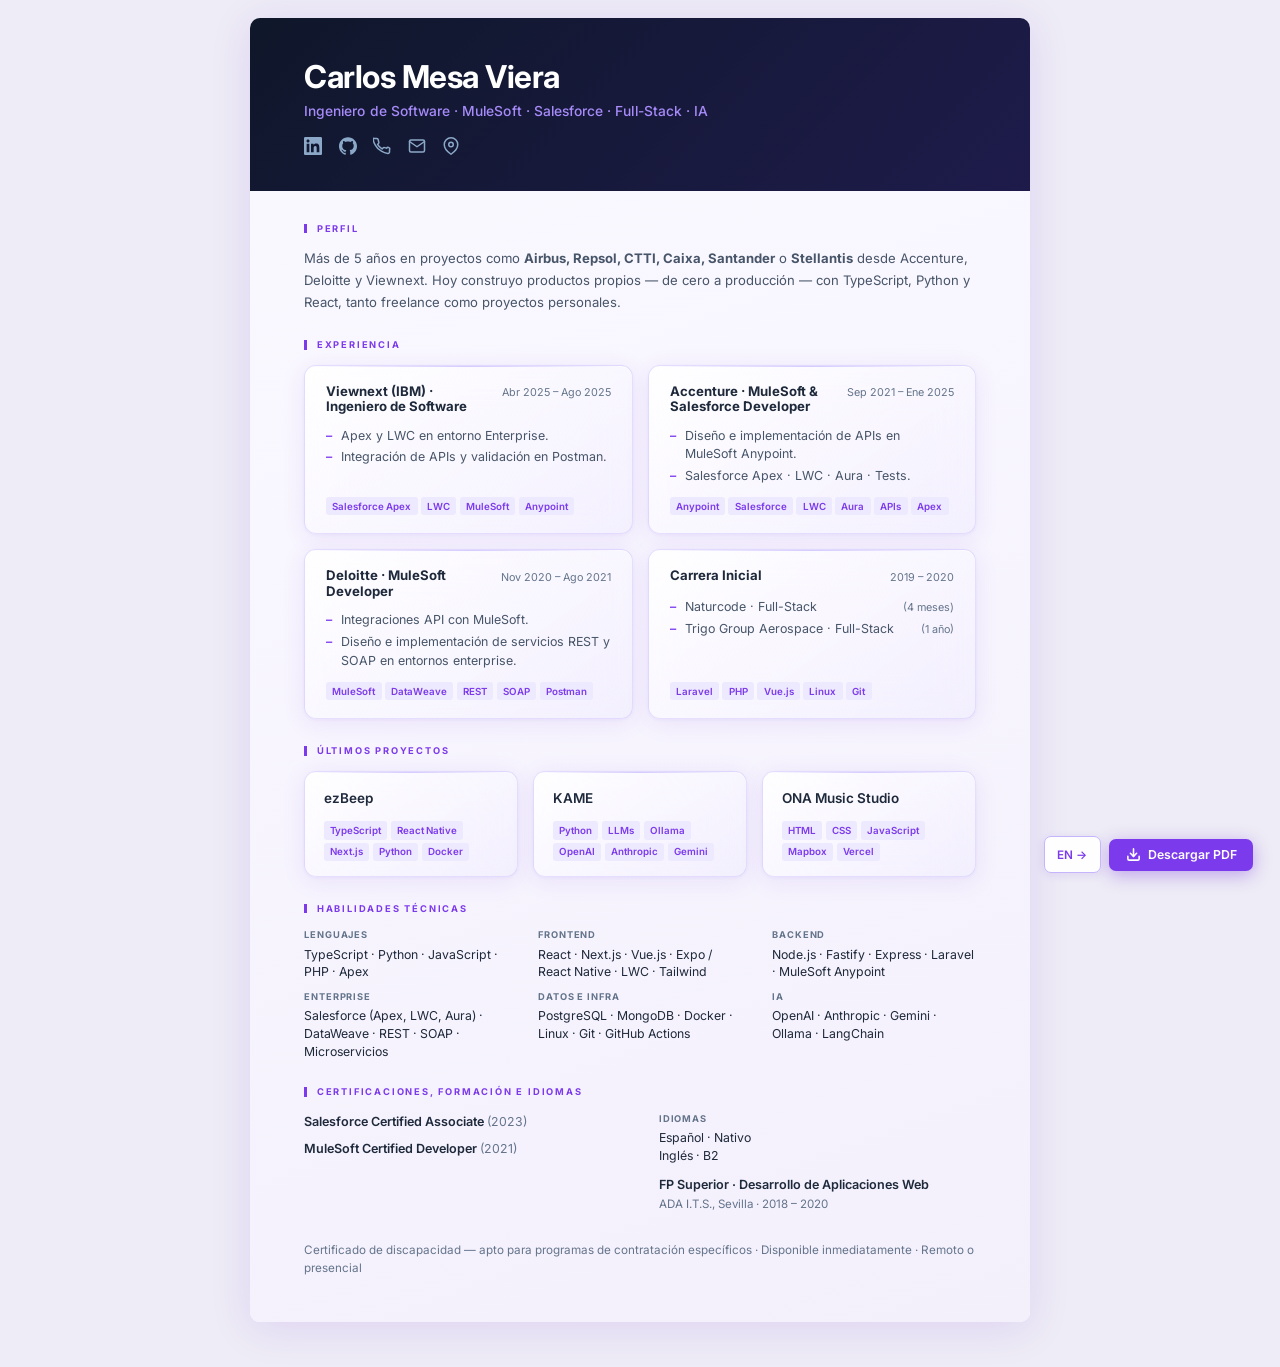
==== es.html @ d404b516 "refactor: certs section — left half certs, right half split idiomas+FP Co-Authored-By: Claude Sonnet" ====
<!DOCTYPE html>
<html lang="es">
<head>
  <meta charset="UTF-8"/>
  <meta name="viewport" content="width=device-width, initial-scale=1.0"/>
  <title>Carlos Mesa Viera — CV</title>
  <link rel="preconnect" href="https://fonts.googleapis.com"/>
  <link rel="preconnect" href="https://fonts.gstatic.com" crossorigin/>
  <link href="https://fonts.googleapis.com/css2?family=Inter:wght@300;400;500;600;700&display=swap" rel="stylesheet"/>
  <link rel="stylesheet" href="assets/style.css?v=20"/>
</head>
<body>

<div class="toolbar">
  <a href="index.html" class="btn-lang">EN →</a>
  <button class="btn-pdf" onclick="window.print()">
    <svg width="15" height="15" viewBox="0 0 24 24" fill="none" stroke="currentColor" stroke-width="2.5" stroke-linecap="round" stroke-linejoin="round"><path d="M21 15v4a2 2 0 01-2 2H5a2 2 0 01-2-2v-4"/><polyline points="7 10 12 15 17 10"/><line x1="12" y1="15" x2="12" y2="3"/></svg>
    Descargar PDF
  </button>
</div>

<main class="page">

  <header>
    <h1>Carlos Mesa Viera</h1>
    <div class="cv-title">Ingeniero de Software · MuleSoft · Salesforce · Full-Stack · IA</div>
    <div class="contact-row">
      <!-- LinkedIn -->
      <a href="https://linkedin.com/in/carlosmesaviera" target="_blank" class="contact-icon" title="linkedin.com/in/carlosmesaviera">
        <svg xmlns="http://www.w3.org/2000/svg" width="18" height="18" viewBox="0 0 24 24" fill="currentColor"><path d="M20.447 20.452h-3.554v-5.569c0-1.328-.027-3.037-1.852-3.037-1.853 0-2.136 1.445-2.136 2.939v5.667H9.351V9h3.414v1.561h.046c.477-.9 1.637-1.85 3.37-1.85 3.601 0 4.267 2.37 4.267 5.455v6.286zM5.337 7.433c-1.144 0-2.063-.926-2.063-2.065 0-1.138.92-2.063 2.063-2.063 1.14 0 2.064.925 2.064 2.063 0 1.139-.925 2.065-2.064 2.065zm1.782 13.019H3.555V9h3.564v11.452zM22.225 0H1.771C.792 0 0 .774 0 1.729v20.542C0 23.227.792 24 1.771 24h20.451C23.2 24 24 23.227 24 22.271V1.729C24 .774 23.2 0 22.222 0h.003z"/></svg>
      </a>
      <!-- GitHub -->
      <a href="https://github.com/cmesa-dev" target="_blank" class="contact-icon" title="github.com/cmesa-dev">
        <svg xmlns="http://www.w3.org/2000/svg" width="18" height="18" viewBox="0 0 24 24" fill="currentColor"><path d="M12 .297c-6.63 0-12 5.373-12 12 0 5.303 3.438 9.8 8.205 11.385.6.113.82-.258.82-.577 0-.285-.01-1.04-.015-2.04-3.338.724-4.042-1.61-4.042-1.61C4.422 18.07 3.633 17.7 3.633 17.7c-1.087-.744.084-.729.084-.729 1.205.084 1.838 1.236 1.838 1.236 1.07 1.835 2.809 1.305 3.495.998.108-.776.417-1.305.76-1.605-2.665-.3-5.466-1.332-5.466-5.93 0-1.31.465-2.38 1.235-3.22-.135-.303-.54-1.523.105-3.176 0 0 1.005-.322 3.3 1.23.96-.267 1.98-.399 3-.405 1.02.006 2.04.138 3 .405 2.28-1.552 3.285-1.23 3.285-1.23.645 1.653.24 2.873.12 3.176.765.84 1.23 1.91 1.23 3.22 0 4.61-2.805 5.625-5.475 5.92.42.36.81 1.096.81 2.22 0 1.606-.015 2.896-.015 3.286 0 .315.21.69.825.57C20.565 22.092 24 17.592 24 12.297c0-6.627-5.373-12-12-12"/></svg>
      </a>
      <!-- Phone -->
      <a href="tel:+34642966414" class="contact-icon" title="+34 642 966 414">
        <svg xmlns="http://www.w3.org/2000/svg" width="18" height="18" viewBox="0 0 24 24" fill="none" stroke="currentColor" stroke-width="2" stroke-linecap="round" stroke-linejoin="round"><path d="M22 16.92v3a2 2 0 01-2.18 2 19.79 19.79 0 01-8.63-3.07A19.5 19.5 0 013.07 10.8a19.79 19.79 0 01-3.07-8.68A2 2 0 012 2h3a2 2 0 012 1.72c.127.96.361 1.903.7 2.81a2 2 0 01-.45 2.11L6.09 9.91a16 16 0 006 6l1.27-1.27a2 2 0 012.11-.45c.907.339 1.85.573 2.81.7A2 2 0 0122 16.92z"/></svg>
      </a>
      <!-- Email -->
      <a href="mailto:carlosmesaviera@gmail.com" class="contact-icon" title="carlosmesaviera@gmail.com">
        <svg xmlns="http://www.w3.org/2000/svg" width="18" height="18" viewBox="0 0 24 24" fill="none" stroke="currentColor" stroke-width="2" stroke-linecap="round" stroke-linejoin="round"><path d="M4 4h16c1.1 0 2 .9 2 2v12c0 1.1-.9 2-2 2H4c-1.1 0-2-.9-2-2V6c0-1.1.9-2 2-2z"/><polyline points="22,6 12,13 2,6"/></svg>
      </a>
      <!-- Ubicación con hover reveal -->
      <span class="contact-icon contact-loc">
        <svg xmlns="http://www.w3.org/2000/svg" width="18" height="18" viewBox="0 0 24 24" fill="none" stroke="currentColor" stroke-width="2" stroke-linecap="round" stroke-linejoin="round"><path d="M21 10c0 7-9 13-9 13s-9-6-9-13a9 9 0 0118 0z"/><circle cx="12" cy="10" r="3"/></svg>
        <span class="loc-text">Sevilla, España</span>
      </span>
    </div>
  </header>

  <div class="page-body">

  <hr/>

  <!-- Perfil -->
  <section class="summary">
    <h2>Perfil</h2>
    <p>Más de 5 años en proyectos como <strong>Airbus, Repsol, CTTI, Caixa, Santander</strong> o <strong>Stellantis</strong> desde Accenture, Deloitte y Viewnext. Hoy construyo productos propios — de cero a producción — con TypeScript, Python y React, tanto freelance como proyectos personales.</p>
  </section>

  <!-- Experiencia -->
  <section>
    <h2>Experiencia</h2>

    <div class="exp-grid">

      <!-- Viewnext -->
      <div class="exp-card">
        <div class="exp-card-top">
          <h3>Viewnext (IBM) · Ingeniero de Software</h3>
          <span class="date">Abr 2025 – Ago 2025</span>
        </div>
        <ul class="bullets">
          <li>Apex y LWC en entorno Enterprise.</li>
          <li>Integración de APIs y validación en Postman.</li>
        </ul>
        <div class="tags">
          <span class="tag">Salesforce Apex</span><span class="tag">LWC</span><span class="tag">MuleSoft</span><span class="tag">Anypoint</span>
        </div>
      </div>

      <!-- Accenture -->
      <div class="exp-card">
        <div class="exp-card-top">
          <h3>Accenture · MuleSoft &amp; Salesforce Developer</h3>
          <span class="date">Sep 2021 – Ene 2025</span>
        </div>
        <ul class="bullets">
          <li>Diseño e implementación de APIs en MuleSoft Anypoint.</li>
          <li>Salesforce Apex · LWC · Aura · Tests.</li>
        </ul>
        <div class="tags">
          <span class="tag">Anypoint</span><span class="tag">Salesforce</span><span class="tag">LWC</span><span class="tag">Aura</span><span class="tag">APIs</span><span class="tag">Apex</span>
        </div>
      </div>

      <!-- Deloitte -->
      <div class="exp-card">
        <div class="exp-card-top">
          <h3>Deloitte · MuleSoft Developer</h3>
          <span class="date">Nov 2020 – Ago 2021</span>
        </div>
        <ul class="bullets">
          <li>Integraciones API con MuleSoft.</li>
          <li>Diseño e implementación de servicios REST y SOAP en entornos enterprise.</li>
        </ul>
        <div class="tags">
          <span class="tag">MuleSoft</span><span class="tag">DataWeave</span><span class="tag">REST</span><span class="tag">SOAP</span><span class="tag">Postman</span>
        </div>
      </div>

      <!-- Carrera Inicial -->
      <div class="exp-card">
        <div class="exp-card-top">
          <h3>Carrera Inicial</h3>
          <span class="date">2019 – 2020</span>
        </div>
        <ul class="bullets">
          <li class="flex-entry">Naturcode · Full-Stack<span class="entry-dur">(4 meses)</span></li>
          <li class="flex-entry">Trigo Group Aerospace · Full-Stack<span class="entry-dur">(1 año)</span></li>
        </ul>
        <div class="tags">
          <span class="tag">Laravel</span><span class="tag">PHP</span><span class="tag">Vue.js</span><span class="tag">Linux</span><span class="tag">Git</span>
        </div>
      </div>

    </div>
  </section>

  <!-- Últimos proyectos -->
  <section>
    <h2>Últimos proyectos</h2>

    <div class="proj-grid">

      <a href="https://github.com/cmesa-dev/barcode-scanner" target="_blank" class="proj-card">
        <h3>ezBeep</h3>
        <div class="tags">
          <span class="tag">TypeScript</span><span class="tag">React Native</span><span class="tag">Next.js</span><span class="tag">Python</span><span class="tag">Docker</span>
        </div>
        <div class="proj-hover-label">Ir a demos →</div>
      </a>

      <a href="https://github.com/cmesa-dev/kame" target="_blank" class="proj-card">
        <h3>KAME</h3>
        <div class="tags">
          <span class="tag">Python</span><span class="tag">LLMs</span><span class="tag">Ollama</span><span class="tag">OpenAI</span><span class="tag">Anthropic</span><span class="tag">Gemini</span>
        </div>
        <div class="proj-hover-label">Ir al repo →</div>
      </a>

      <a href="https://onastudio.vercel.app" target="_blank" class="proj-card">
        <h3>ONA Music Studio</h3>
        <div class="tags">
          <span class="tag">HTML</span><span class="tag">CSS</span><span class="tag">JavaScript</span><span class="tag">Mapbox</span><span class="tag">Vercel</span>
        </div>
        <div class="proj-hover-label">Abrir página →</div>
      </a>

    </div>
  </section>

  <!-- Habilidades -->
  <section>
    <h2>Habilidades Técnicas</h2>
    <div class="skills-grid">
      <div class="skill-group">
        <div class="label">Lenguajes</div>
        <div class="values">TypeScript · Python · JavaScript · PHP · Apex</div>
      </div>
      <div class="skill-group">
        <div class="label">Frontend</div>
        <div class="values">React · Next.js · Vue.js · Expo / React Native · LWC · Tailwind</div>
      </div>
      <div class="skill-group">
        <div class="label">Backend</div>
        <div class="values">Node.js · Fastify · Express · Laravel · MuleSoft Anypoint</div>
      </div>
      <div class="skill-group">
        <div class="label">Enterprise</div>
        <div class="values">Salesforce (Apex, LWC, Aura) · DataWeave · REST · SOAP · Microservicios</div>
      </div>
      <div class="skill-group">
        <div class="label">Datos e Infra</div>
        <div class="values">PostgreSQL · MongoDB · Docker · Linux · Git · GitHub Actions</div>
      </div>
      <div class="skill-group">
        <div class="label">IA</div>
        <div class="values">OpenAI · Anthropic · Gemini · Ollama · LangChain</div>
      </div>
    </div>
  </section>

  <!-- Certificaciones, Formación e Idiomas -->
  <section>
    <h2>Certificaciones, Formación e Idiomas</h2>
    <div class="two-col">
      <div>
        <div class="cert-item" style="margin-bottom:.5rem">
          <div class="name">Salesforce Certified Associate <span class="cert-year">(2023)</span></div>
        </div>
        <div class="cert-item">
          <div class="name">MuleSoft Certified Developer <span class="cert-year">(2021)</span></div>
        </div>
      </div>
      <div class="split-col">
        <div>
          <div class="skill-group">
            <div class="label">Idiomas</div>
            <div class="values">Español · Nativo</div>
            <div class="values">Inglés · B2</div>
          </div>
        </div>
        <div>
          <div class="edu-item">
            <div class="degree">FP Superior · Desarrollo de Aplicaciones Web</div>
            <div class="school">ADA I.T.S., Sevilla · 2018 – 2020</div>
          </div>
        </div>
      </div>
    </div>
  </section>

  <p class="note">Certificado de discapacidad — apto para programas de contratación específicos · Disponible inmediatamente · Remoto o presencial</p>

  </div><!-- /.page-body -->

</main>
</body>
</html>
---- assets/style.css ----
/* ─────────────────────────────────────────────
   CV — Carlos Mesa Viera
   Inter · v3 — dark header · accent cards
───────────────────────────────────────────── */

@import url('https://fonts.googleapis.com/css2?family=Inter:wght@300;400;500;600;700&display=swap');

:root {
  --accent:        #7c3aed;
  --accent-light:  #ede9fe;
  --accent-border: #c4b5fd;
  --text:          #1e293b;
  --muted:         #64748b;
  --soft:          #475569;
  --border:        #e8e4f8;
  --bg:            #eeecf6;
  --page-w:        780px;
}

*, *::before, *::after { box-sizing: border-box; margin: 0; padding: 0; }
html { font-size: 15px; }

body {
  font-family: 'Inter', sans-serif;
  background: var(--bg);
  color: var(--text);
  line-height: 1.55;
  -webkit-font-smoothing: antialiased;
}

/* ── Toolbar flotante ─────────────────────── */
.toolbar {
  position: fixed;
  bottom: 1.8rem;
  right: 1.8rem;
  display: flex;
  align-items: center;
  gap: .55rem;
  z-index: 200;
}

.btn-lang {
  display: inline-flex;
  align-items: center;
  background: rgba(255,255,255,.92);
  color: var(--accent);
  border: 1px solid var(--accent-border);
  border-radius: 7px;
  padding: .55rem .85rem;
  font-family: 'Inter', sans-serif;
  font-size: .78rem;
  font-weight: 600;
  text-decoration: none;
  box-shadow: 0 2px 10px rgba(109,40,217,.12);
  transition: background .16s, box-shadow .16s, transform .16s;
  backdrop-filter: blur(8px);
  -webkit-backdrop-filter: blur(8px);
}
.btn-lang:hover {
  background: var(--accent-light);
  box-shadow: 0 4px 16px rgba(109,40,217,.2);
  transform: translateY(-1px);
}

.btn-pdf {
  display: inline-flex;
  align-items: center;
  gap: .45rem;
  background: var(--accent);
  color: #ffffff;
  border: none;
  border-radius: 7px;
  padding: .58rem 1.1rem;
  font-family: 'Inter', sans-serif;
  font-size: .82rem;
  font-weight: 600;
  cursor: pointer;
  box-shadow: 0 4px 18px rgba(109,40,217,.38);
  transition: background .16s, box-shadow .16s, transform .16s;
}
.btn-pdf:hover {
  background: #6d28d9;
  box-shadow: 0 6px 24px rgba(109,40,217,.5);
  transform: translateY(-1px);
}
.btn-pdf svg { flex-shrink: 0; }

@media print {
  .toolbar { display: none !important; }
}

/* ── Página ───────────────────────────────── */
.page {
  max-width: var(--page-w);
  margin: 1.2rem auto 3rem;
  background: #ffffff;
  box-shadow: 0 6px 40px rgba(109,40,217,.13);
  border-radius: 10px;
  overflow: hidden;
}

/* ── Cabecera oscura ─────────────────────── */
header {
  background: linear-gradient(135deg, #0f172a 0%, #1e1b4b 100%);
  padding: 2.8rem 3.6rem 2.4rem;
}

header h1 {
  font-size: 2.1rem;
  font-weight: 700;
  letter-spacing: -.5px;
  color: #ffffff;
  line-height: 1.1;
}

.cv-title {
  font-size: .92rem;
  font-weight: 500;
  color: #a78bfa;
  margin-top: .4rem;
  letter-spacing: .05px;
}

.contact-row {
  display: flex;
  align-items: center;
  flex-wrap: nowrap;
  gap: 1.1rem;
  margin-top: 1rem;
}

.contact-icon {
  display: inline-flex;
  align-items: center;
  flex-shrink: 0;
  color: #8ba8c8;
  text-decoration: none;
  transition: color .18s ease;
  line-height: 1;
}
.contact-icon:hover { color: #a78bfa; }

.contact-icon svg {
  display: block;
  width: 18px;
  height: 18px;
  min-width: 18px;
  min-height: 18px;
  flex-shrink: 0;
}

/* Location — texto que se revela en hover */
.contact-loc { cursor: default; gap: 0; }

.contact-loc .loc-text {
  display: inline-block;
  overflow: hidden;
  max-width: 0;
  white-space: nowrap;
  opacity: 0;
  font-size: .78rem;
  margin-left: 0;
  line-height: 1;
  transition: max-width .32s ease, opacity .25s ease, margin-left .28s ease;
}
.contact-loc:hover { color: #a78bfa; }
.contact-loc:hover .loc-text {
  max-width: 130px;
  opacity: 1;
  margin-left: .4rem;
  color: #a78bfa;
}

/* ── Cuerpo ───────────────────────────────── */
.page-body {
  padding: 2.2rem 3.6rem 3rem;
  background: linear-gradient(160deg, #faf8ff 0%, #f3f0fc 100%);
}

hr { display: none; }

/* ── Secciones ───────────────────────────── */
section { margin-bottom: 1.8rem; }

section h2 {
  font-size: .62rem;
  font-weight: 700;
  text-transform: uppercase;
  letter-spacing: 1.8px;
  color: var(--accent);
  padding-left: .65rem;
  border-left: 3px solid var(--accent);
  margin-bottom: 1rem;
  line-height: 1;
}

/* ── Perfil ──────────────────────────────── */
.summary p {
  font-size: .875rem;
  color: var(--soft);
  line-height: 1.65;
}

/* ── Experiencia ─────────────────────────── */
.exp-grid {
  display: grid;
  grid-template-columns: 1fr 1fr;
  gap: 1rem;
}

.exp-card {
  background: linear-gradient(145deg,
    rgba(255,255,255,.92) 0%,
    rgba(237,233,254,.38) 100%
  );
  -webkit-backdrop-filter: blur(18px) saturate(1.5);
  backdrop-filter:         blur(18px) saturate(1.5);
  border: 1px solid rgba(196,181,253,.42);
  border-radius: 12px;
  padding: 1.2rem 1.4rem;
  display: flex;
  flex-direction: column;
  gap: .35rem;
  box-shadow:
    0 4px 24px rgba(109,40,217,.09),
    0 1px 4px  rgba(109,40,217,.05),
    inset 0 1px 0 rgba(255,255,255,.8);
  transition: box-shadow .22s ease, transform .22s ease;
  position: relative;
}

.exp-card::before {
  content: '';
  position: absolute;
  top: 0; left: 0; right: 0;
  height: 1px;
  background: linear-gradient(90deg,
    transparent 0%,
    rgba(196,181,253,.7) 50%,
    transparent 100%
  );
  border-radius: 12px 12px 0 0;
}

.exp-card:hover {
  box-shadow:
    0 8px 32px rgba(109,40,217,.14),
    0 2px 8px  rgba(109,40,217,.08),
    inset 0 1px 0 rgba(255,255,255,.85);
  transform: translateY(-2px);
}

.exp-card-top {
  display: flex;
  justify-content: space-between;
  align-items: flex-start;
  gap: .5rem;
}

.exp-card-top h3 {
  font-size: .88rem;
  font-weight: 700;
  color: var(--text);
  line-height: 1.2;
}

.company-note {
  font-weight: 400;
  color: var(--muted);
  font-size: .77rem;
  display: block;
  margin-top: .1rem;
}

.date {
  font-size: .72rem;
  color: var(--muted);
  white-space: nowrap;
  flex-shrink: 0;
  padding-top: .1rem;
}

.exp-place {
  font-size: .75rem;
  color: var(--muted);
  font-style: italic;
}

/* Entrada compacta dentro de card Otros */
.otros-entry { margin-bottom: .5rem; }
.otros-entry:last-child { margin-bottom: 0; }

.otros-entry h4 {
  font-size: .83rem;
  font-weight: 600;
  color: var(--text);
  display: flex;
  justify-content: space-between;
  align-items: baseline;
  gap: .5rem;
}

.otros-entry h4 span {
  font-weight: 400;
  font-size: .72rem;
  color: var(--muted);
  flex-shrink: 0;
}

.otros-entry p {
  font-size: .80rem;
  color: var(--soft);
  margin-top: .15rem;
  line-height: 1.45;
}

/* Bullets */
.bullets {
  list-style: none;
  margin-top: .4rem;
  padding: 0;
  display: flex;
  flex-direction: column;
  gap: .22rem;
}

.bullets li {
  font-size: .83rem;
  color: var(--soft);
  line-height: 1.5;
  padding-left: 1rem;
  position: relative;
}

.bullets li::before {
  content: '–';
  position: absolute;
  left: 0;
  color: var(--accent);
  font-weight: 600;
}

/* Li con duración alineada a la derecha */
.bullets li.flex-entry {
  display: flex;
  justify-content: space-between;
  align-items: baseline;
  gap: .5rem;
}
.entry-dur {
  font-size: .72rem;
  color: var(--muted);
  flex-shrink: 0;
  white-space: nowrap;
}

/* ── Tags ────────────────────────────────── */
.tags {
  margin-top: auto;
  padding-top: .42rem;
  display: flex;
  flex-wrap: wrap;
  gap: .22rem;
}

.tag {
  font-size: .65rem;
  font-weight: 600;
  background: var(--accent-light);
  color: var(--accent);
  padding: .1rem .42rem;
  border-radius: 3px;
}

/* ── Proyectos ───────────────────────────── */
.proj-grid {
  display: grid;
  grid-template-columns: repeat(3, 1fr);
  gap: 1rem;
}

a.proj-card { text-decoration: none; color: inherit; }

.proj-card {
  background: linear-gradient(145deg,
    rgba(255,255,255,.92) 0%,
    rgba(237,233,254,.38) 100%
  );
  -webkit-backdrop-filter: blur(18px) saturate(1.5);
  backdrop-filter:         blur(18px) saturate(1.5);
  border: 1px solid rgba(196,181,253,.42);
  border-radius: 12px;
  padding: 1.1rem 1.25rem 1rem;
  display: flex;
  flex-direction: column;
  gap: .4rem;
  box-shadow:
    0 4px 24px rgba(109,40,217,.09),
    0 1px 4px  rgba(109,40,217,.05),
    inset 0 1px 0 rgba(255,255,255,.8);
  transition: background .26s, border-color .26s, box-shadow .22s, transform .22s;
  position: relative;
  cursor: pointer;
}

.proj-card::before {
  content: '';
  position: absolute;
  top: 0; left: 0; right: 0;
  height: 1px;
  background: linear-gradient(90deg, transparent, rgba(196,181,253,.7), transparent);
  border-radius: 12px 12px 0 0;
  transition: background .26s;
}

.proj-card:hover {
  background: var(--accent);
  border-color: transparent;
  box-shadow:
    0 12px 40px rgba(109,40,217,.44),
    0 3px 10px rgba(109,40,217,.22);
  transform: translateY(-4px);
}

.proj-card:hover::before {
  background: linear-gradient(90deg, transparent, rgba(255,255,255,.3), transparent);
}

.proj-card h3 {
  font-size: .9rem;
  font-weight: 600;
  color: var(--text);
  transition: opacity .22s ease;
}

.proj-card .tags {
  transition: opacity .22s ease;
}

/* En hover: contenido se desvanece */
.proj-card:hover h3,
.proj-card:hover .tags { opacity: 0; }

/* CTA superpuesto y centrado, sin ocupar espacio */
.proj-hover-label {
  position: absolute;
  inset: 0;
  display: flex;
  align-items: center;
  justify-content: center;
  gap: .35rem;
  font-size: .84rem;
  font-weight: 700;
  letter-spacing: .1px;
  color: #ffffff;
  opacity: 0;
  transition: opacity .22s ease;
}

.proj-card:hover .proj-hover-label { opacity: 1; }

/* ── Habilidades ─────────────────────────── */
.skills-grid {
  display: grid;
  grid-template-columns: repeat(3, 1fr);
  gap: .55rem 2rem;
}

.skill-group .label {
  font-size: .62rem;
  font-weight: 700;
  text-transform: uppercase;
  letter-spacing: .9px;
  color: var(--muted);
  margin-bottom: .2rem;
}

.skill-group .values {
  font-size: .82rem;
  color: var(--text);
  line-height: 1.45;
}

/* ── Dos columnas ────────────────────────── */
.two-col {
  display: grid;
  grid-template-columns: 1fr 1fr;
  gap: .8rem 2.5rem;
}

/* ── Tres columnas ───────────────────────── */
.three-col {
  display: grid;
  grid-template-columns: 1fr 1fr 1fr;
  gap: .8rem 2rem;
}

/* ── Columna derecha dividida en 2 filas ── */
.split-col {
  display: flex;
  flex-direction: column;
  gap: .7rem;
}

.cert-item, .edu-item { font-size: .84rem; }

.cert-item .name,
.edu-item .degree { font-weight: 600; color: var(--text); }

.cert-year {
  font-weight: 400;
  color: var(--muted);
  font-size: .82rem;
}

.cert-item .issuer,
.edu-item .school {
  font-size: .77rem;
  color: var(--muted);
  margin-top: .1rem;
}

/* ── Idiomas ─────────────────────────────── */
.lang-row {
  display: flex;
  flex-wrap: wrap;
  gap: .3rem 2.5rem;
  font-size: .84rem;
}

.lang-name { font-weight: 600; color: var(--text); }
.lang-level { font-size: .78rem; color: var(--muted); }

.note {
  font-size: .78rem;
  color: var(--muted);
  margin-top: .5rem;
}

/* ═══════════════════════════════════════════
   RESPONSIVE — Mobile
═══════════════════════════════════════════ */
@media (max-width: 640px) {
  html { font-size: 14px; }

  .page {
    margin: 0;
    border-radius: 0;
    box-shadow: none;
  }

  header {
    padding: 1.6rem 1.2rem 1.3rem;
  }

  header h1 { font-size: 1.55rem; }
  .cv-title { font-size: .8rem; }
  .contact-row { gap: .7rem; flex-wrap: wrap; }

  .page-body { padding: 1.3rem 1.1rem 5.5rem; }

  section { margin-bottom: 1.4rem; }

  /* Grids a una columna */
  .exp-grid { grid-template-columns: 1fr; }
  .proj-grid { grid-template-columns: 1fr; }
  .skills-grid { grid-template-columns: 1fr 1fr; gap: .5rem 1.2rem; }
  .two-col   { grid-template-columns: 1fr; gap: .8rem; }
  .three-col { grid-template-columns: 1fr; gap: .8rem; }

  /* Toolbar pegada al fondo, ancho completo */
  .toolbar {
    bottom: 0;
    right: 0;
    left: 0;
    border-radius: 0;
    background: rgba(255,255,255,.97);
    -webkit-backdrop-filter: blur(10px);
    backdrop-filter: blur(10px);
    border-top: 1px solid var(--border);
    padding: .65rem 1rem;
    justify-content: space-between;
    box-shadow: 0 -4px 16px rgba(109,40,217,.08);
  }

  .btn-lang { flex: 1; justify-content: center; }
  .btn-pdf  { flex: 2; justify-content: center; }
}

/* ═══════════════════════════════════════════
   PRINT — PDF limpio A4
═══════════════════════════════════════════ */
@media print {
  @page { size: A4; margin: 12mm 14mm; }

  html { font-size: 10.5pt; }
  body { background: white; margin: 0; padding: 0; }

  .toolbar, .download-bar { display: none !important; }

  .page {
    max-width: 100%;
    margin: 0;
    box-shadow: none;
    border-radius: 0;
    border: none;
    outline: none;
  }

  header {
    background: #0f172a !important;
    -webkit-print-color-adjust: exact;
    print-color-adjust: exact;
    padding: 1.4rem 2.2rem 1.2rem;
    border-radius: 0;
  }

  header h1 { font-size: 1.7rem !important; color: #ffffff !important; }
  .cv-title { color: #a78bfa !important; font-size: .88rem !important; margin-top: .35rem !important; }
  .contact-row { margin-top: .6rem !important; gap: .9rem !important; }
  .contact-row, .contact-row a { color: #94a3b8 !important; }
  .contact-icon svg { width: 14px !important; height: 14px !important; }
  .contact-loc .loc-text { max-width: 130px !important; opacity: 1 !important; margin-left: .4rem !important; }

  .page-body { padding: 1.1rem 2.2rem 1.1rem; background: white !important; }

  a { text-decoration: none; color: inherit; }

  section { margin-bottom: 1rem; page-break-inside: avoid; }

  /* Cards con borde sutil para separar visualmente */
  .exp-card {
    background: transparent !important;
    -webkit-backdrop-filter: none !important;
    backdrop-filter: none !important;
    box-shadow: none !important;
    border: 1px solid #e8e4f8 !important;
    border-radius: 6px !important;
    break-inside: avoid;
    padding: .7rem .9rem;
    min-height: 8rem;
    -webkit-print-color-adjust: exact;
    print-color-adjust: exact;
  }

  .proj-card {
    background: transparent !important;
    -webkit-backdrop-filter: none !important;
    backdrop-filter: none !important;
    box-shadow: none !important;
    border: 1px solid #e8e4f8 !important;
    border-radius: 6px !important;
    break-inside: avoid;
    padding: .6rem .9rem;
    -webkit-print-color-adjust: exact;
    print-color-adjust: exact;
  }

  .exp-card::before, .proj-card::before { display: none; }

  .exp-grid { gap: .5rem; page-break-inside: avoid; }
  .proj-grid { gap: .5rem; }

  .tags {
    display: flex !important;
    flex-wrap: wrap;
    gap: 0 !important;
    margin-top: .3rem !important;
  }
  .tag {
    background: transparent !important;
    color: #64748b !important;
    font-size: .68rem !important;
    padding: 0 !important;
    border-radius: 0 !important;
    font-weight: 500 !important;
  }
  .tag::after { content: ' · '; white-space: pre; }
  .tag:last-child::after { content: ''; }

  .proj-hover-label { display: none !important; }

  /* Título en su propia línea, fecha debajo */
  .exp-card-top { flex-direction: column; gap: .05rem; }
  .exp-card-top h3 { font-size: .84rem; }
  .exp-card-top .date { align-self: flex-start; font-size: .68rem; }
  .bullets li { font-size: .82rem; }
  .skills-grid { gap: .35rem 1.6rem; }
  .skill-group .values { font-size: .8rem; }
  .note { font-size: .8rem; }
  .cert-item .name, .edu-item .degree { font-size: .88rem; }
}
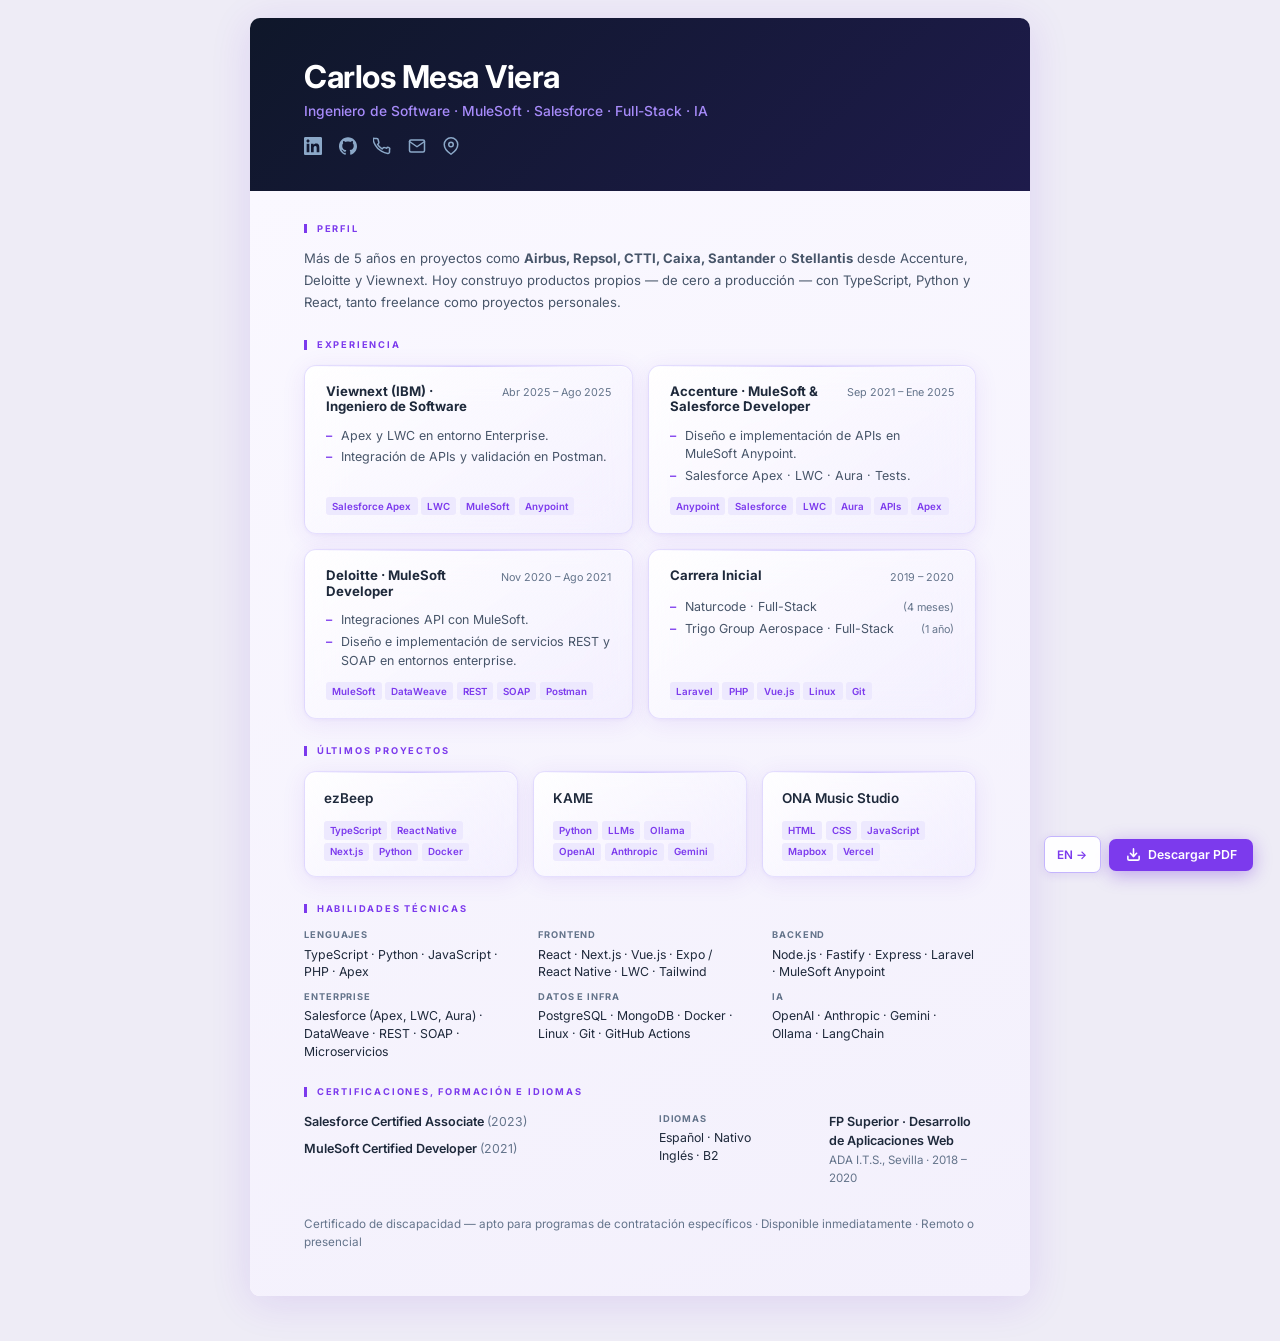
==== commit 5f0639af: "fix: split-col as 2 horizontal columns (1/4 each of the row) Co-Authored-By: Claude Sonnet 4.6 <nore" ====
--- a/es.html
+++ b/es.html
@@ -7,7 +7,7 @@
   <link rel="preconnect" href="https://fonts.googleapis.com"/>
   <link rel="preconnect" href="https://fonts.gstatic.com" crossorigin/>
   <link href="https://fonts.googleapis.com/css2?family=Inter:wght@300;400;500;600;700&display=swap" rel="stylesheet"/>
-  <link rel="stylesheet" href="assets/style.css?v=20"/>
+  <link rel="stylesheet" href="assets/style.css?v=21"/>
 </head>
 <body>
 
--- a/assets/style.css
+++ b/assets/style.css
@@ -495,11 +495,11 @@
   gap: .8rem 2rem;
 }
 
-/* ── Columna derecha dividida en 2 filas ── */
+/* ── Columna derecha dividida en 2 cols ── */
 .split-col {
-  display: flex;
-  flex-direction: column;
-  gap: .7rem;
+  display: grid;
+  grid-template-columns: 1fr 1fr;
+  gap: .8rem 1.5rem;
 }
 
 .cert-item, .edu-item { font-size: .84rem; }
@@ -567,6 +567,7 @@
   .skills-grid { grid-template-columns: 1fr 1fr; gap: .5rem 1.2rem; }
   .two-col   { grid-template-columns: 1fr; gap: .8rem; }
   .three-col { grid-template-columns: 1fr; gap: .8rem; }
+  .split-col { grid-template-columns: 1fr; gap: .8rem; }
 
   /* Toolbar pegada al fondo, ancho completo */
   .toolbar {
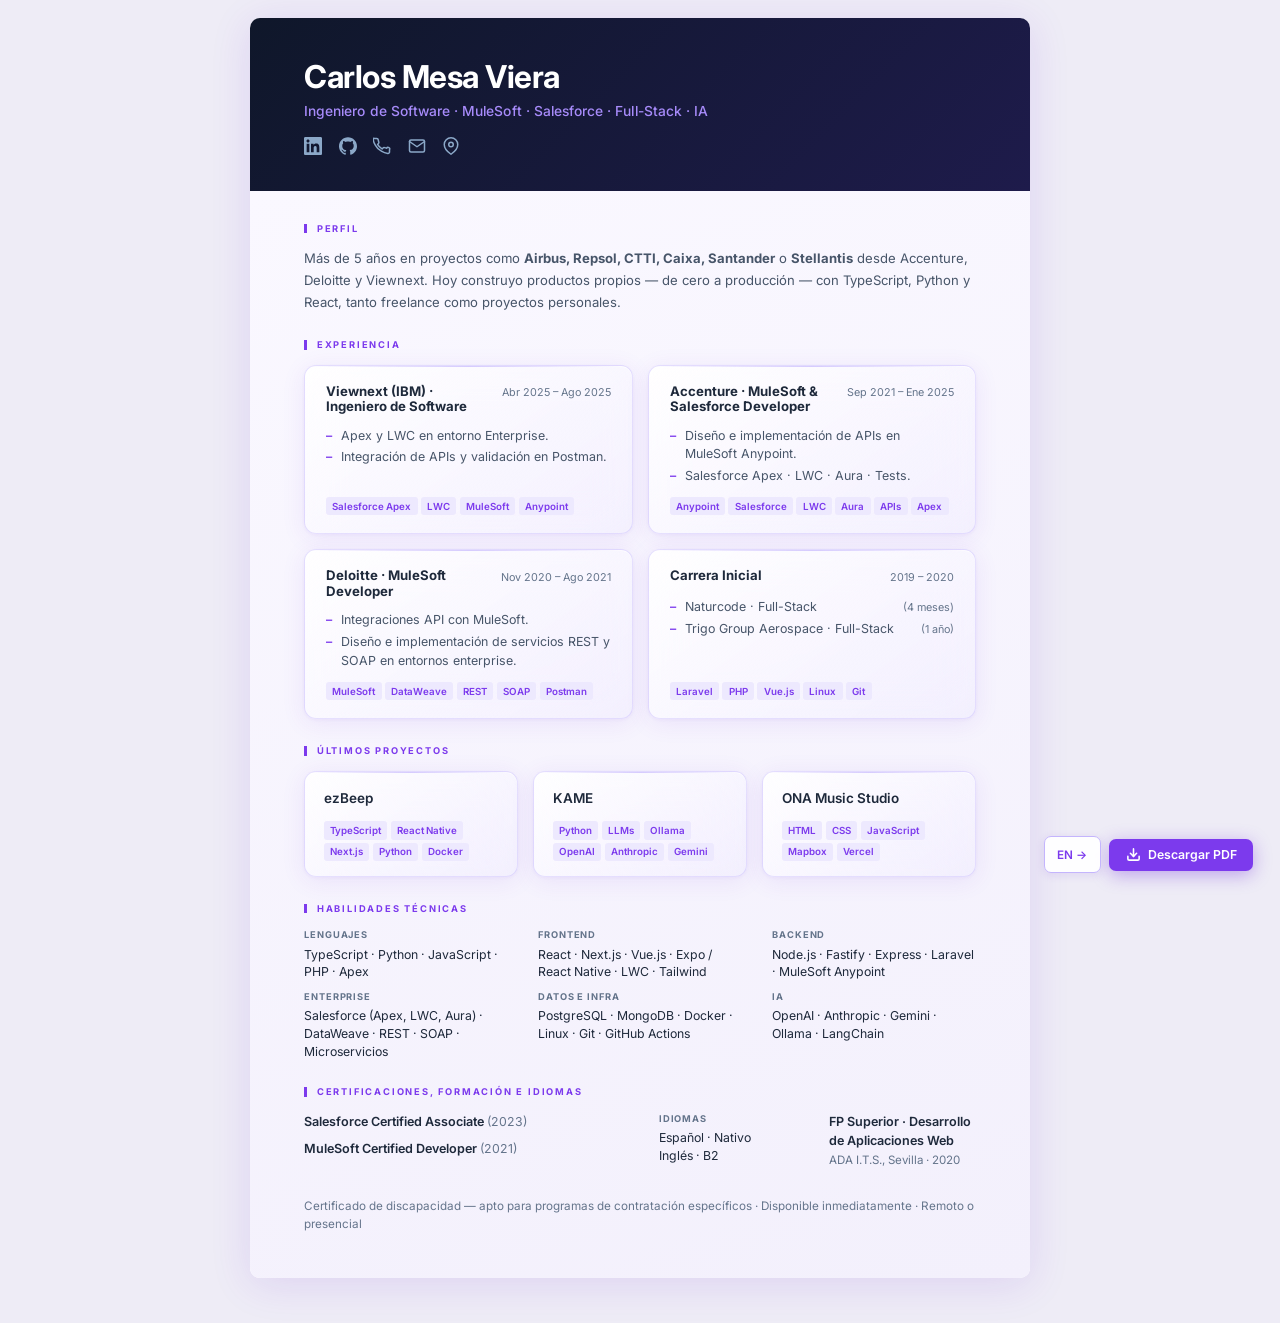
==== commit 00ad4cd6: "content: FP year 2018–2020 → 2020 Co-Authored-By: Claude Sonnet 4.6 <noreply@anthropic.com>" ====
--- a/es.html
+++ b/es.html
@@ -215,7 +215,7 @@
         <div>
           <div class="edu-item">
             <div class="degree">FP Superior · Desarrollo de Aplicaciones Web</div>
-            <div class="school">ADA I.T.S., Sevilla · 2018 – 2020</div>
+            <div class="school">ADA I.T.S., Sevilla · 2020</div>
           </div>
         </div>
       </div>
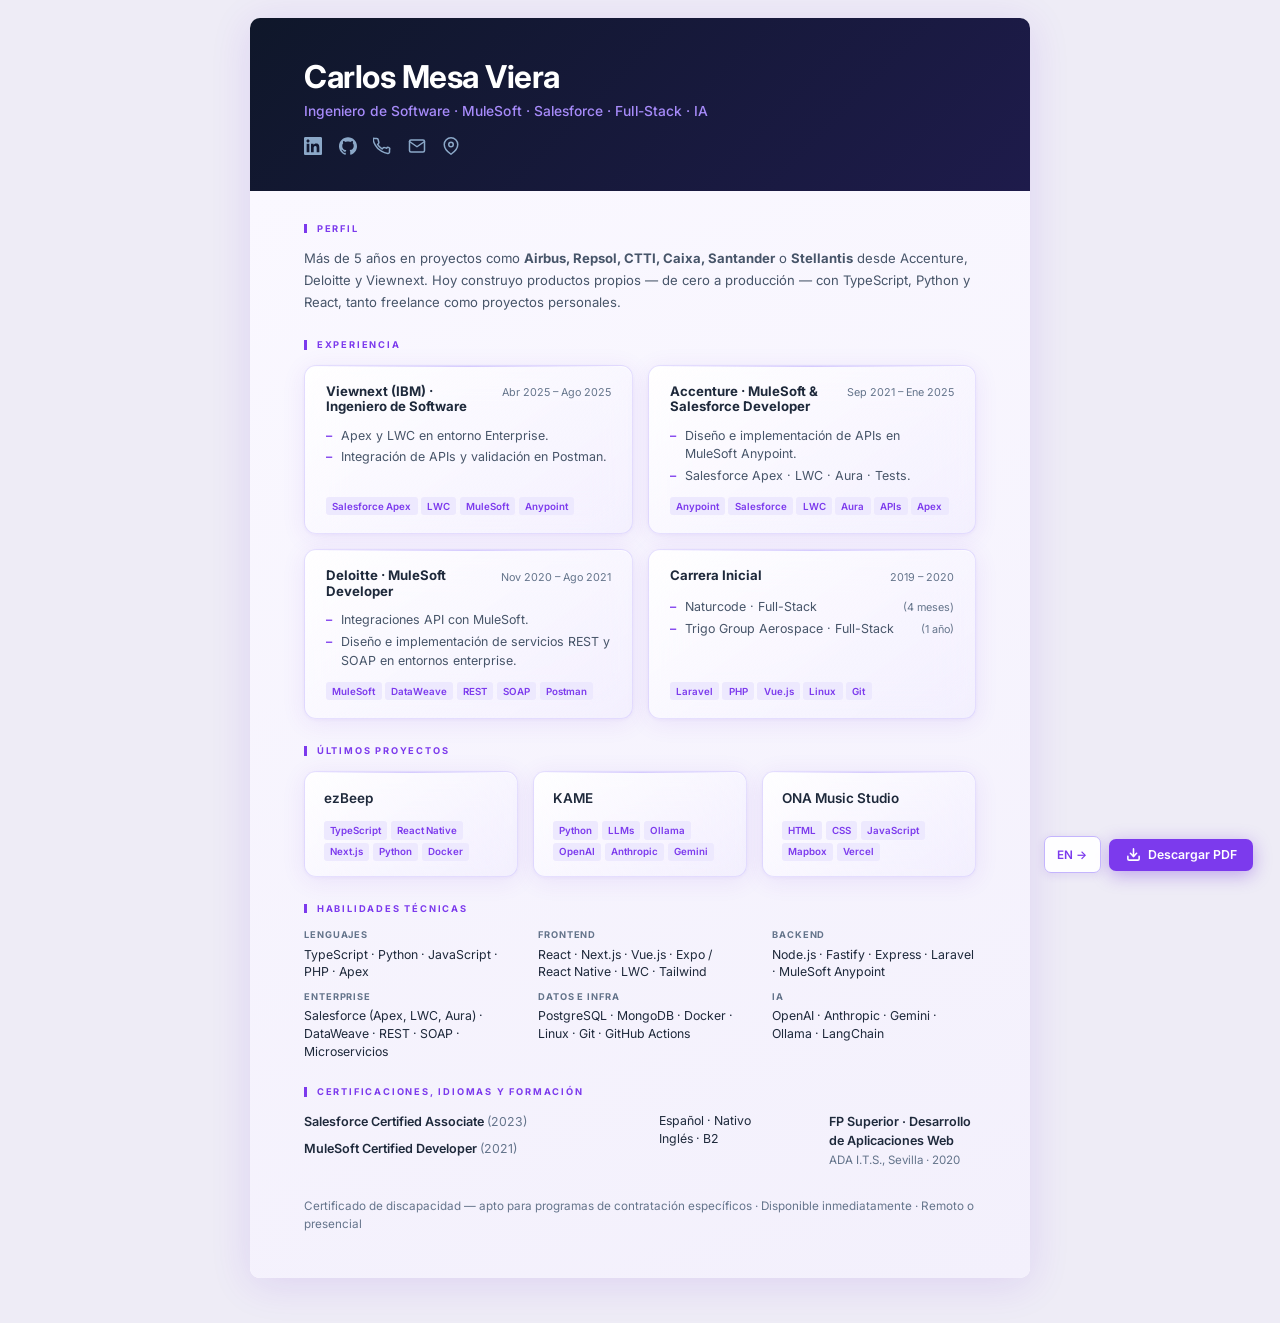
==== commit 0d10325e: "content: rename section, remove Idiomas sublabel Co-Authored-By: Claude Sonnet 4.6 <noreply@anthropi" ====
--- a/es.html
+++ b/es.html
@@ -194,7 +194,7 @@
 
   <!-- Certificaciones, Formación e Idiomas -->
   <section>
-    <h2>Certificaciones, Formación e Idiomas</h2>
+    <h2>Certificaciones, Idiomas y Formación</h2>
     <div class="two-col">
       <div>
         <div class="cert-item" style="margin-bottom:.5rem">
@@ -207,7 +207,6 @@
       <div class="split-col">
         <div>
           <div class="skill-group">
-            <div class="label">Idiomas</div>
             <div class="values">Español · Nativo</div>
             <div class="values">Inglés · B2</div>
           </div>
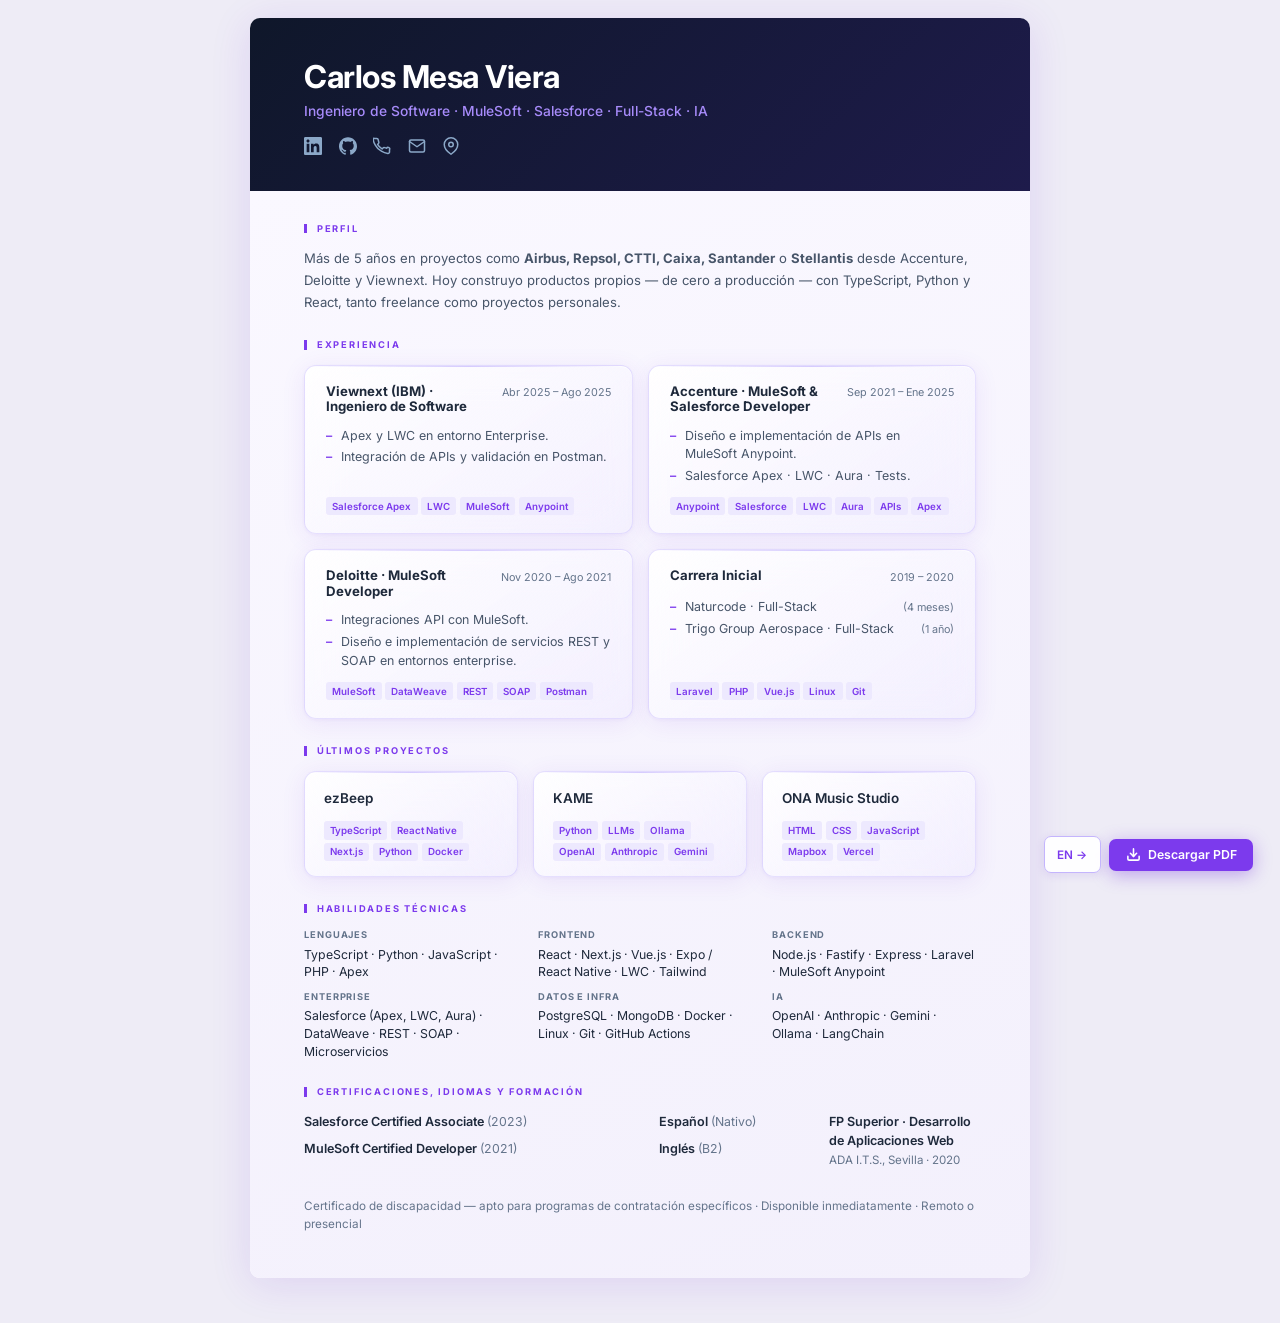
==== commit a4fba79d: "style: languages styled as cert items — name bold + level in cert-year grey Co-Authored-By: Claude S" ====
--- a/es.html
+++ b/es.html
@@ -206,9 +206,11 @@
       </div>
       <div class="split-col">
         <div>
-          <div class="skill-group">
-            <div class="values">Español · Nativo</div>
-            <div class="values">Inglés · B2</div>
+          <div class="cert-item" style="margin-bottom:.5rem">
+            <div class="name">Español <span class="cert-year">(Nativo)</span></div>
+          </div>
+          <div class="cert-item">
+            <div class="name">Inglés <span class="cert-year">(B2)</span></div>
           </div>
         </div>
         <div>
